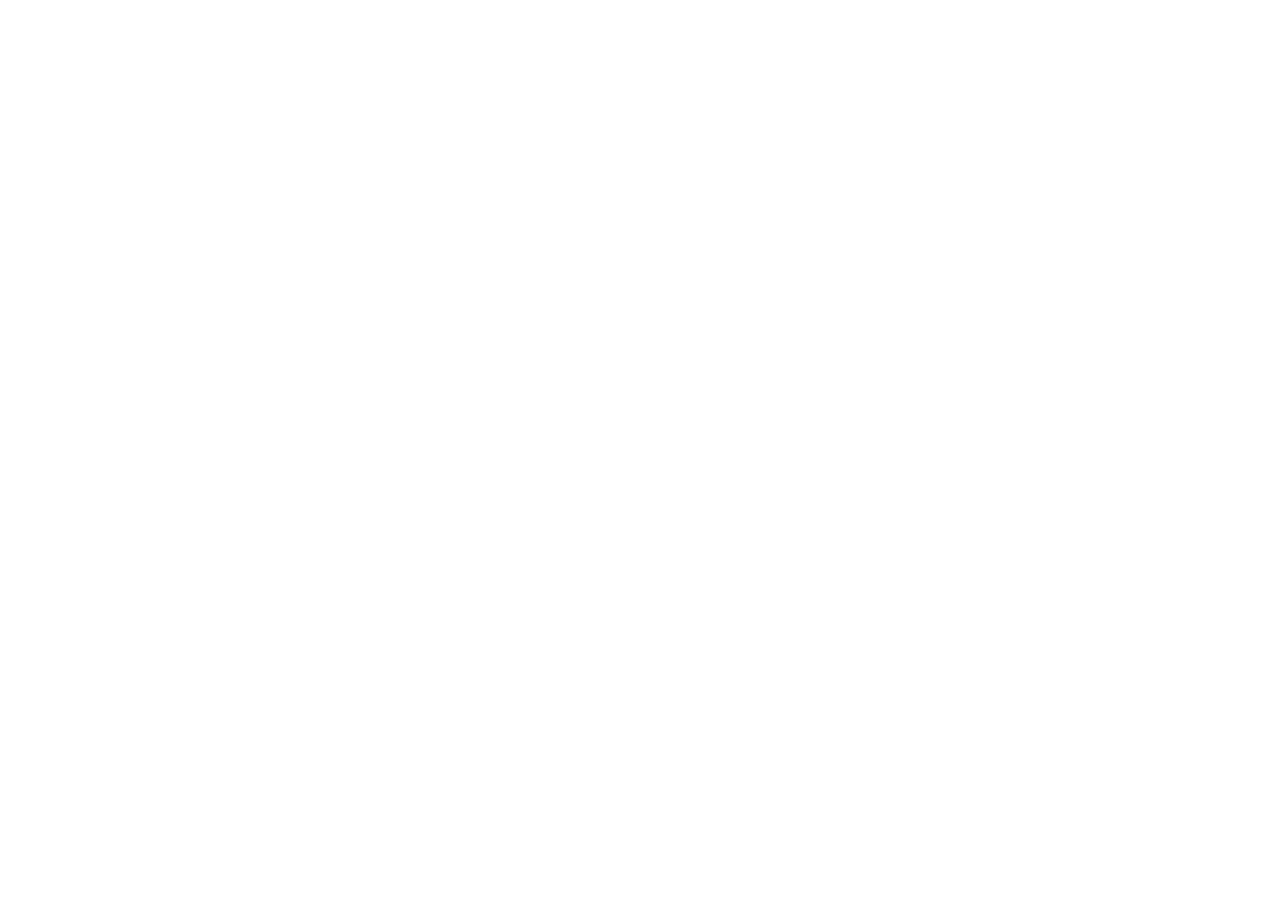
==== projects/Calculator/index.html @ a527f667 "add initial project structure, index.html, style.css, script.js" ====
<!DOCTYPE html>
<html lang="en">

<head>
    <meta charset="UTF-8">
    <meta name="viewport" content="width=device-width, initial-scale=1.0">
    <title>Calculator</title>
    <link rel="stylesheet" href="style.css">
</head>

<body>

    <script src="script.js"></script>
</body>

</html>
---- projects/Calculator/style.css ----
* {
  margin: 0;
  padding: 0;
  box-sizing: border-box;
}
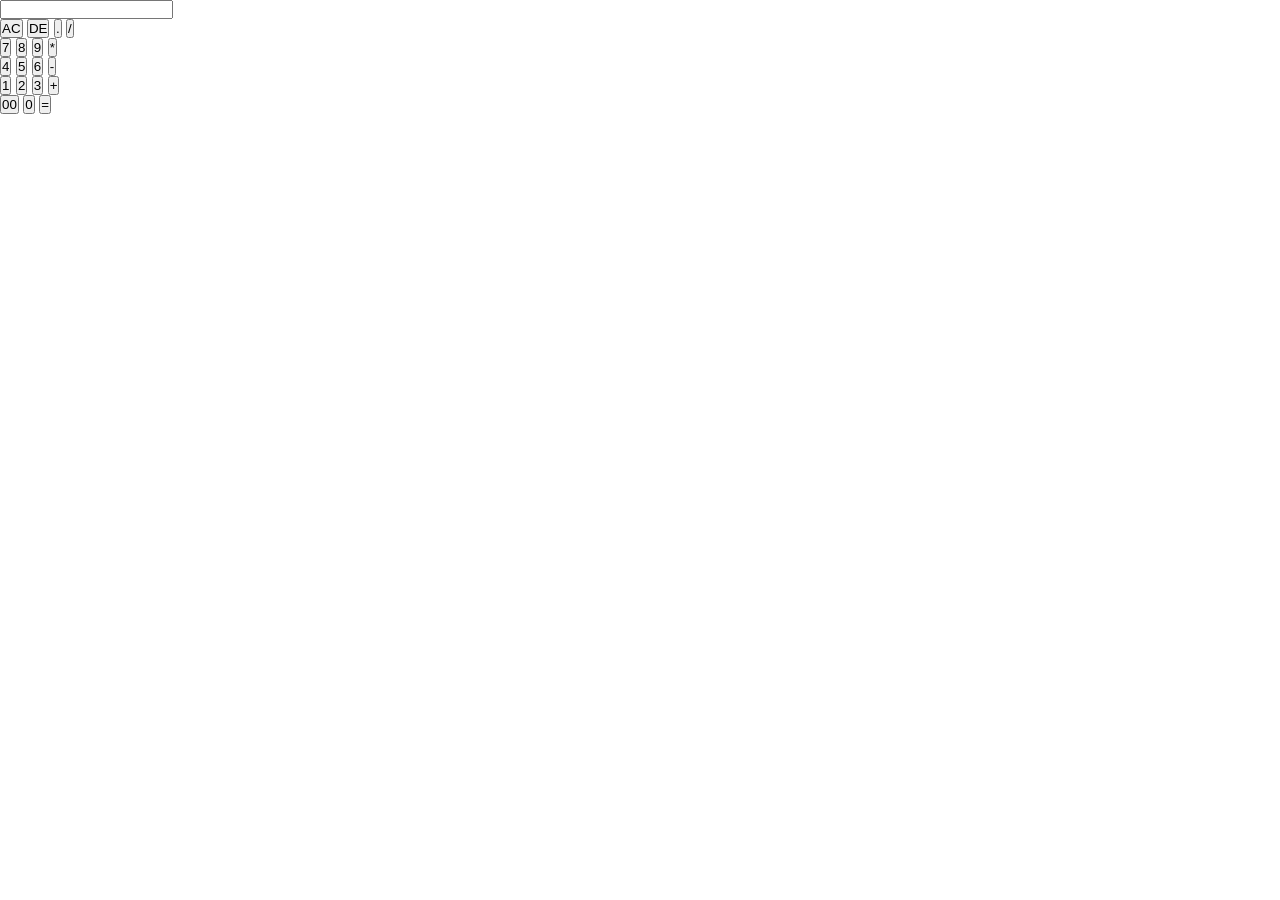
==== commit 492e6aac: "add calculator html structure" ====
--- a/projects/Calculator/index.html
+++ b/projects/Calculator/index.html
@@ -4,12 +4,49 @@
 <head>
     <meta charset="UTF-8">
     <meta name="viewport" content="width=device-width, initial-scale=1.0">
-    <title>Calculator</title>
+    <title>Calculator Using JavaScript</title>
     <link rel="stylesheet" href="style.css">
 </head>
 
 <body>
-
+    <div class="container">
+        <div class="calculator">
+            <form>
+                <div>
+                    <input type="text" name="display" id="">
+                </div>
+                <div>
+                    <input type="button" value="AC">
+                    <input type="button" value="DE">
+                    <input type="button" value=".">
+                    <input type="button" value="/">
+                </div>
+                <div>
+                    <input type="button" value="7">
+                    <input type="button" value="8">
+                    <input type="button" value="9">
+                    <input type="button" value="*">
+                </div>
+                <div>
+                    <input type="button" value="4">
+                    <input type="button" value="5">
+                    <input type="button" value="6">
+                    <input type="button" value="-">
+                </div>
+                <div>
+                    <input type="button" value="1">
+                    <input type="button" value="2">
+                    <input type="button" value="3">
+                    <input type="button" value="+">
+                </div>
+                <div>
+                    <input type="button" value="00">
+                    <input type="button" value="0">
+                    <input type="button" value="=">
+                </div>
+            </form>
+        </div>
+    </div>
     <script src="script.js"></script>
 </body>
 
--- a/projects/Calculator/style.css
+++ b/projects/Calculator/style.css
@@ -2,4 +2,5 @@
   margin: 0;
   padding: 0;
   box-sizing: border-box;
+  font-family: "Poppins", sans-serif;
 }
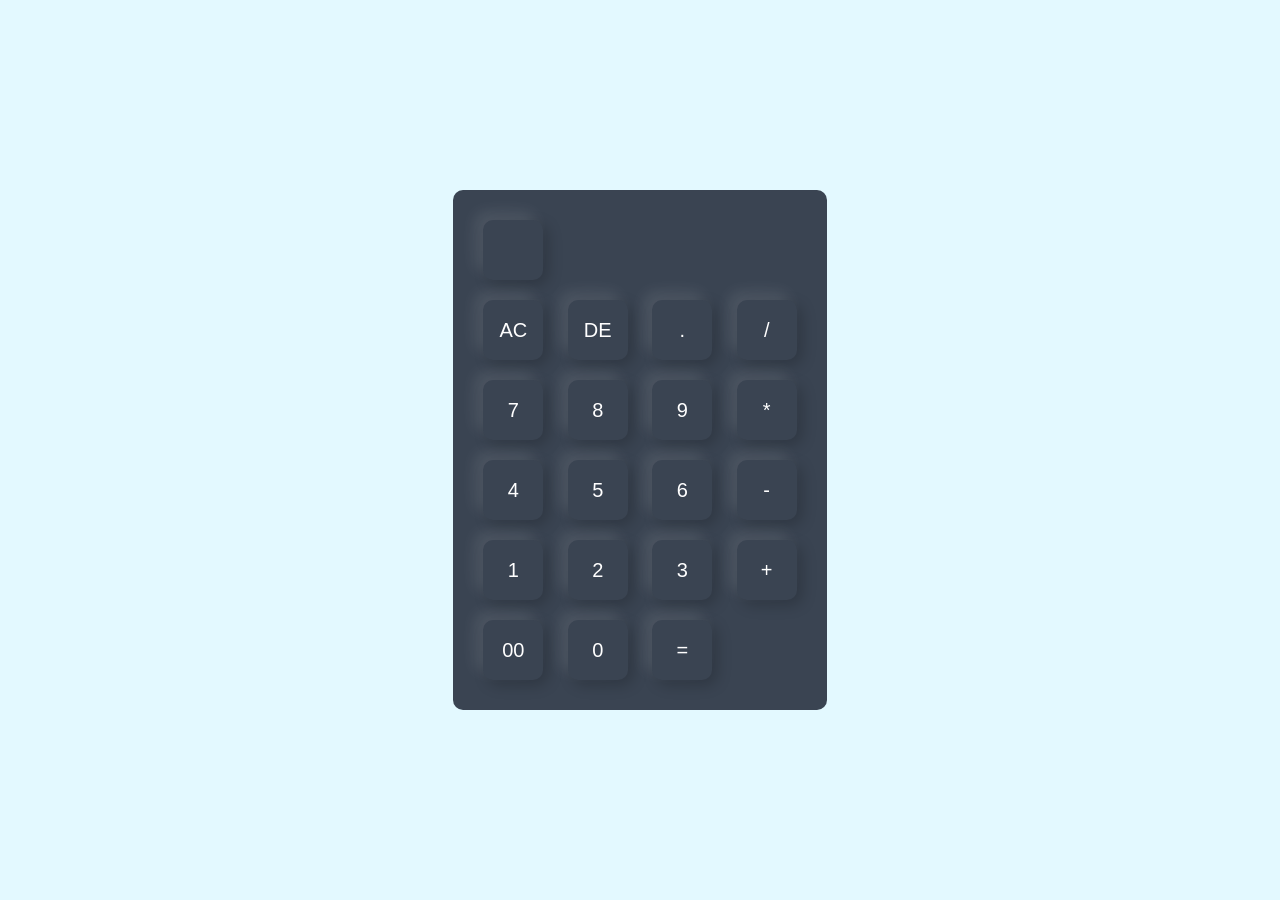
==== commit 1cac5d11: "Add onclick events for each button" ====
--- a/projects/Calculator/index.html
+++ b/projects/Calculator/index.html
@@ -12,37 +12,37 @@
     <div class="container">
         <div class="calculator">
             <form>
-                <div>
+                <div class="display">
                     <input type="text" name="display" id="">
                 </div>
                 <div>
-                    <input type="button" value="AC">
+                    <input type="button" value="AC" onclick="display.value = ''">
                     <input type="button" value="DE">
-                    <input type="button" value=".">
-                    <input type="button" value="/">
+                    <input type="button" value="." onclick="display.value += '.'">
+                    <input type="button" value="/" onclick="display.value += '/'">
                 </div>
                 <div>
-                    <input type="button" value="7">
-                    <input type="button" value="8">
-                    <input type="button" value="9">
-                    <input type="button" value="*">
+                    <input type="button" value="7" onclick="display.value += '7'">
+                    <input type="button" value="8" onclick="display.value += '8'">
+                    <input type="button" value="9" onclick="display.value += '9'">
+                    <input type="button" value="*" onclick="display.value += '*'">
                 </div>
                 <div>
-                    <input type="button" value="4">
-                    <input type="button" value="5">
-                    <input type="button" value="6">
-                    <input type="button" value="-">
+                    <input type="button" value="4" onclick="display.value += '4'">
+                    <input type="button" value="5" onclick="display.value += '5'">
+                    <input type="button" value="6" onclick="display.value += '6'">
+                    <input type="button" value="-" onclick="display.value += '-'">
                 </div>
                 <div>
-                    <input type="button" value="1">
-                    <input type="button" value="2">
-                    <input type="button" value="3">
-                    <input type="button" value="+">
+                    <input type="button" value="1" onclick="display.value += '1'">
+                    <input type="button" value="2" onclick="display.value += '2'">
+                    <input type="button" value="3" onclick="display.value += '3'">
+                    <input type="button" value="+" onclick="display.value += '+'">
                 </div>
                 <div>
-                    <input type="button" value="00">
-                    <input type="button" value="0">
-                    <input type="button" value="=">
+                    <input type="button" value="00" onclick="display.value += '00'">
+                    <input type="button" value="0" onclick="display.value += '0'">
+                    <input type="button" value="=" class="equal">
                 </div>
             </form>
         </div>
--- a/projects/Calculator/style.css
+++ b/projects/Calculator/style.css
@@ -4,3 +4,34 @@
   box-sizing: border-box;
   font-family: "Poppins", sans-serif;
 }
+
+.container {
+  width: 100%;
+  height: 100vh;
+  background: #e3f9ff;
+  display: flex;
+  align-items: center;
+  justify-content: center;
+}
+
+.calculator {
+  background: #3a4452;
+  padding: 20px;
+  border-radius: 10px;
+}
+
+.calculator form input {
+  border: 0;
+  outline: 0;
+  width: 60px;
+  height: 60px;
+  border-radius: 10px;
+  box-shadow:
+    -8px -8px 15px rgba(255, 255, 255, 0.1),
+    5px 5px 15px rgba(0, 0, 0, 0.2);
+  background: transparent;
+  font-size: 20px;
+  color: #fff;
+  cursor: pointer;
+  margin: 10px;
+}
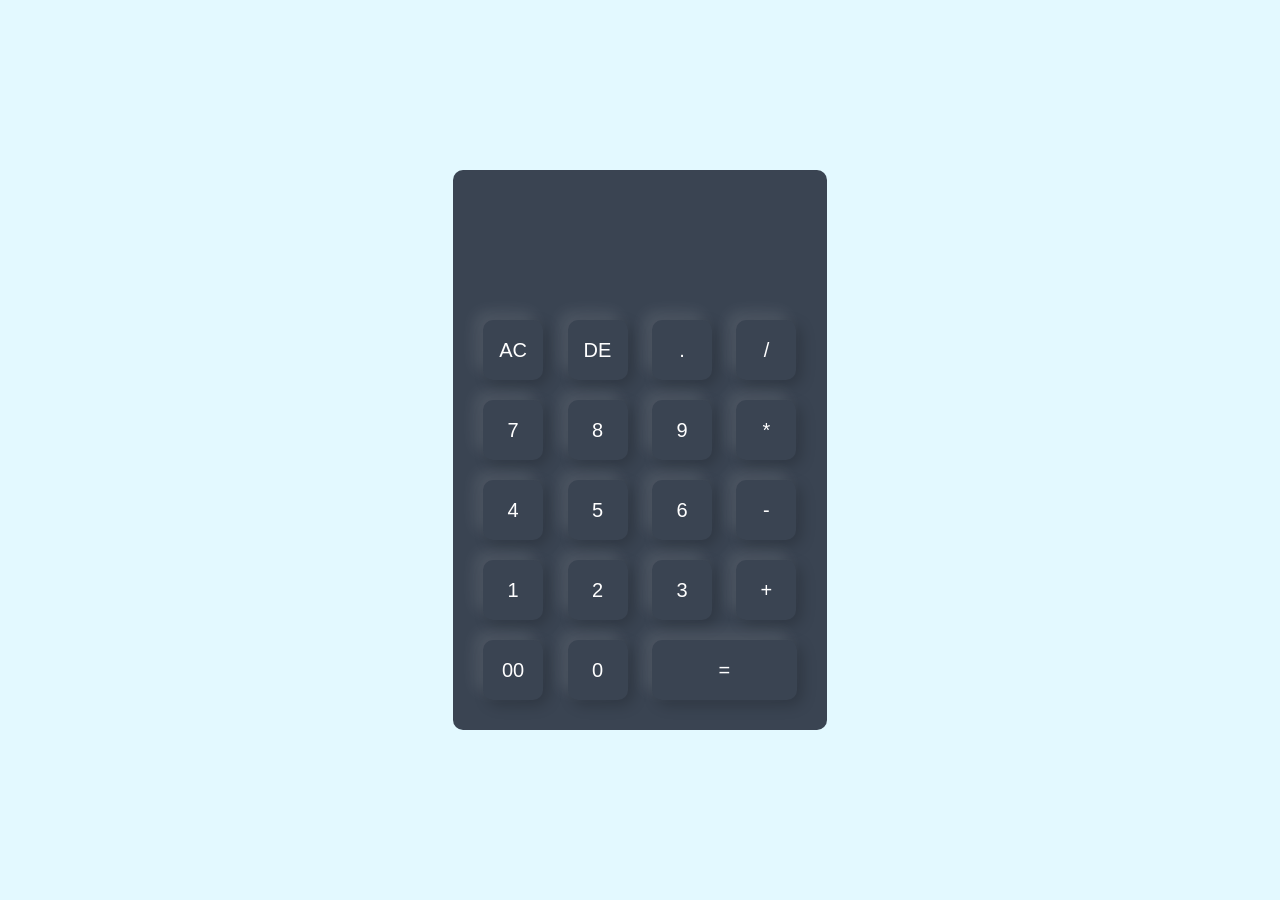
==== commit 73f06e87: "add onclick event for removing value (DE)" ====
--- a/projects/Calculator/index.html
+++ b/projects/Calculator/index.html
@@ -17,9 +17,9 @@
                 </div>
                 <div>
                     <input type="button" value="AC" onclick="display.value = ''">
-                    <input type="button" value="DE">
-                    <input type="button" value="." onclick="display.value += '.'">
-                    <input type="button" value="/" onclick="display.value += '/'">
+                    <input type="button" value="DE" onclick="display.value = display.value.toString().slice(0, -1)">
+                    <input type="button" value="." onclick="display.value += '.' ">
+                    <input type="button" value="/" onclick="display.value += '/' ">
                 </div>
                 <div>
                     <input type="button" value="7" onclick="display.value += '7'">
--- a/projects/Calculator/style.css
+++ b/projects/Calculator/style.css
@@ -35,3 +35,20 @@
   cursor: pointer;
   margin: 10px;
 }
+
+form .display {
+  display: flex;
+  justify-content: flex-end;
+  margin: 20px 0;
+}
+
+form .display input {
+  text-align: right;
+  flex: 1;
+  font-size: 45px;
+  box-shadow: none;
+}
+
+form input.equal {
+  width: 145px;
+}
